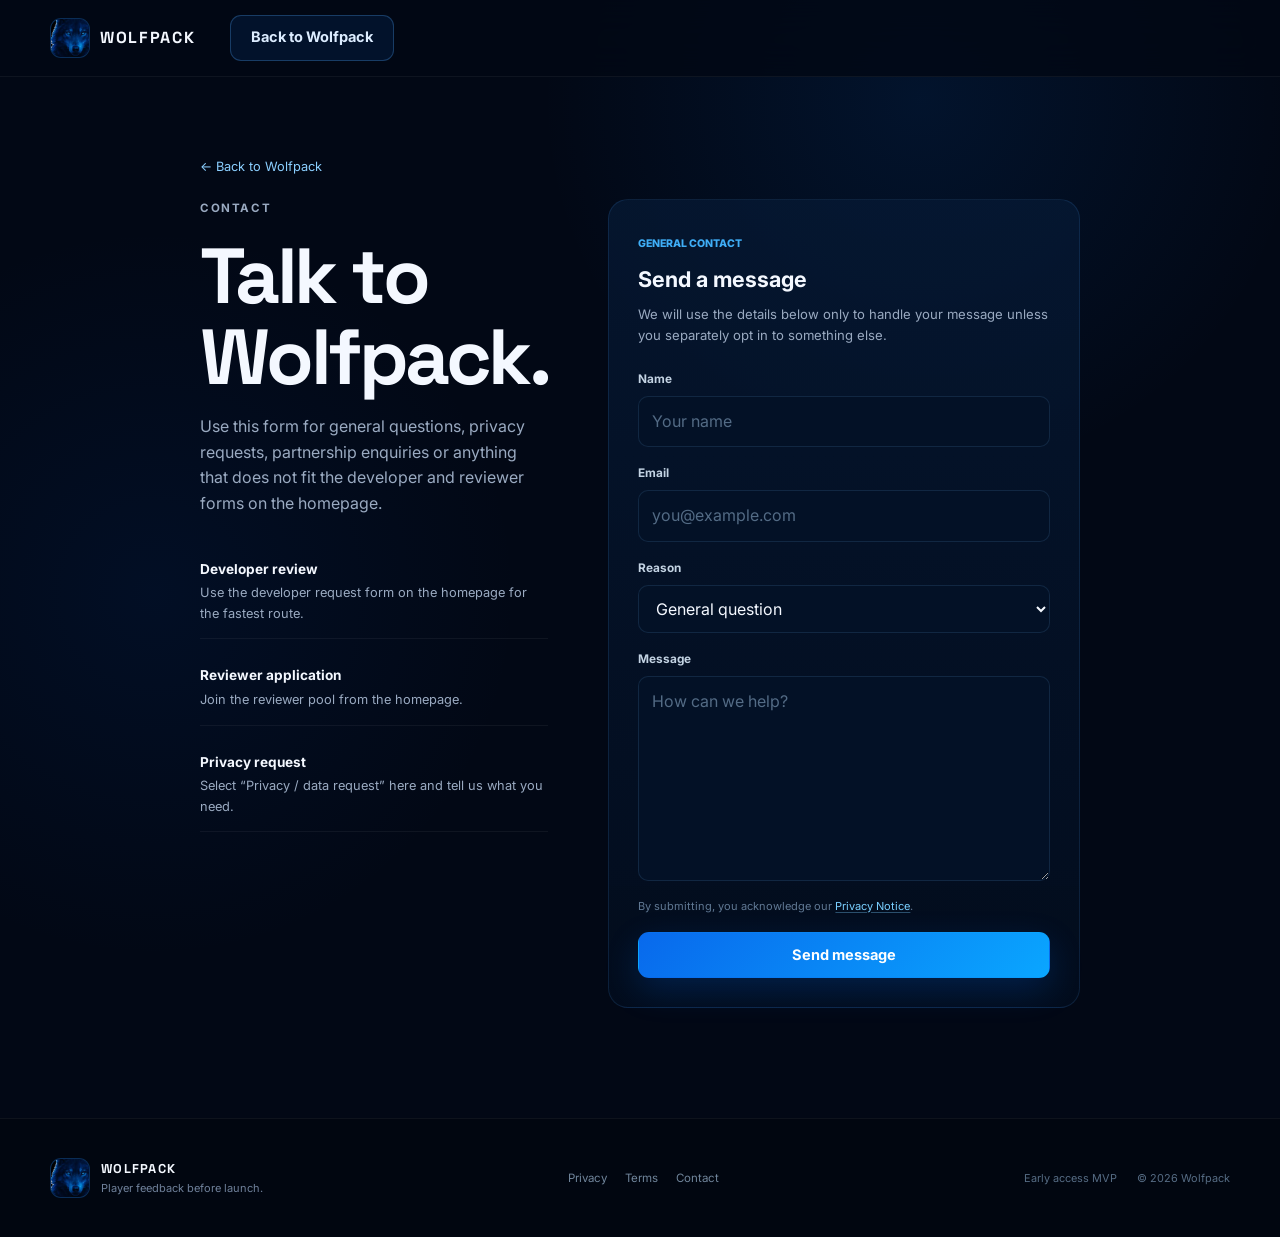
==== contact.html @ 381b9043 "Add contact page" ====
<!doctype html>
<html lang="en">
<head>
  <meta charset="utf-8">
  <meta name="viewport" content="width=device-width, initial-scale=1">
  <meta name="description" content="Contact Wolfpack about developer reviews, reviewer applications, privacy or general questions.">
  <meta name="theme-color" content="#020815">
  <title>Contact — Wolfpack</title>
  <link rel="icon" type="image/webp" href="assets/wolfpack-wolf.webp">
  <link rel="preconnect" href="https://fonts.googleapis.com">
  <link rel="preconnect" href="https://fonts.gstatic.com" crossorigin>
  <link href="https://fonts.googleapis.com/css2?family=Inter:wght@400;500;600;700&family=Space+Grotesk:wght@600;700&display=swap" rel="stylesheet">
  <link rel="stylesheet" href="styles.css">
</head>
<body>
  <header class="site-header">
    <div class="container nav">
      <a href="index.html" class="brand" aria-label="Wolfpack home">
        <span class="brand-icon"><img src="assets/wolfpack-wolf.webp" alt=""></span>
        <span>WOLFPACK</span>
      </a>
      <a class="button button-ghost nav-cta" href="index.html">Back to Wolfpack</a>
    </div>
  </header>
  <main class="legal-main">
    <div class="legal-wrap">
      <a class="legal-back" href="index.html">← Back to Wolfpack</a>
      <div class="contact-layout">
        <div class="contact-copy">
          <p class="overline">CONTACT</p>
          <h1>Talk to Wolfpack.</h1>
          <p>Use this form for general questions, privacy requests, partnership enquiries or anything that does not fit the developer and reviewer forms on the homepage.</p>
          <div class="contact-options">
            <div><strong>Developer review</strong><span>Use the developer request form on the homepage for the fastest route.</span></div>
            <div><strong>Reviewer application</strong><span>Join the reviewer pool from the homepage.</span></div>
            <div><strong>Privacy request</strong><span>Select “Privacy / data request” here and tell us what you need.</span></div>
          </div>
        </div>

        <article class="form-panel">
          <div class="form-title">
            <span>GENERAL CONTACT</span>
            <h3>Send a message</h3>
            <p>We will use the details below only to handle your message unless you separately opt in to something else.</p>
          </div>
          <form name="general-contact" method="POST" netlify data-netlify="true" netlify-honeypot="bot-field" class="wolf-form">
            <input type="hidden" name="form-name" value="general-contact">
            <input type="hidden" name="subject" value="New Wolfpack contact message">
            <p class="hidden"><label>Do not fill this out <input name="bot-field"></label></p>
            <label><span>Name</span><input required type="text" name="name" placeholder="Your name"></label>
            <label><span>Email</span><input required type="email" name="email" placeholder="you@example.com"></label>
            <label>
              <span>Reason</span>
              <select name="reason">
                <option>General question</option>
                <option>Developer enquiry</option>
                <option>Reviewer enquiry</option>
                <option>Partnership</option>
                <option>Privacy / data request</option>
                <option>Other</option>
              </select>
            </label>
            <label><span>Message</span><textarea required name="message" rows="7" placeholder="How can we help?"></textarea></label>
            <p class="form-small">By submitting, you acknowledge our <a class="inline-link" href="privacy.html">Privacy Notice</a>.</p>
            <button class="button button-primary full-width" type="submit">Send message</button>
          </form>
        </article>
      </div>
    </div>
  </main>
  <footer>
    <div class="container footer-grid">
      <div class="footer-brand">
        <span class="brand-icon"><img src="assets/wolfpack-wolf.webp" alt=""></span>
        <div><strong>WOLFPACK</strong><span>Player feedback before launch.</span></div>
      </div>
      <nav class="footer-links" aria-label="Legal and contact">
        <a href="privacy.html">Privacy</a>
        <a href="terms.html">Terms</a>
        <a href="contact.html">Contact</a>
      </nav>
      <div class="footer-note"><span>Early access MVP</span><span>© 2026 Wolfpack</span></div>
    </div>
  </footer>
</body>
</html>
---- styles.css ----
:root{--ink:#f4f8ff;--muted:#9aaac1;--muted2:#6f809a;--bg:#020815;--panel:#07172e;--line:rgba(113,178,255,.14);--line2:rgba(82,168,255,.28);--blue:#0b78ff;--cyan:#75ddff;--max:1180px;--shadow:0 28px 85px rgba(0,0,0,.38)}
*{box-sizing:border-box}html{scroll-behavior:smooth}body{margin:0;color:var(--ink);background:radial-gradient(circle at 72% 8%,rgba(5,112,235,.11),transparent 26%),radial-gradient(circle at 12% 48%,rgba(0,62,153,.12),transparent 28%),var(--bg);font-family:Inter,system-ui,-apple-system,BlinkMacSystemFont,"Segoe UI",sans-serif;line-height:1.6}a{color:inherit;text-decoration:none}button,input,textarea,select{font:inherit}button{cursor:pointer}img{display:block;max-width:100%}.hidden{display:none!important}.container{width:min(calc(100% - 40px),var(--max));margin:auto}.section{padding:108px 0}
.site-header{position:sticky;top:0;z-index:100;background:rgba(2,8,21,.8);backdrop-filter:blur(18px);border-bottom:1px solid rgba(255,255,255,.05)}.nav{min-height:76px;display:flex;align-items:center;gap:28px}.brand{display:flex;align-items:center;gap:10px;font-family:"Space Grotesk",sans-serif;font-weight:700;letter-spacing:.105em;white-space:nowrap}.brand-icon{width:40px;height:40px;border-radius:11px;overflow:hidden;background:#03122c;border:1px solid rgba(40,157,255,.2)}.brand-icon img{width:100%;height:100%;object-fit:cover;object-position:50% 29%;transform:scale(1.65)}.desktop-nav{margin-left:auto;display:flex;gap:27px}.desktop-nav a{color:var(--muted);font-size:.88rem}.desktop-nav a:hover{color:var(--ink)}.nav-cta{margin-left:7px}.menu-button{display:none;margin-left:auto;padding:8px;background:transparent;border:0}.menu-button span{width:22px;height:2px;display:block;margin:4px 0;border-radius:4px;background:var(--ink)}.mobile-nav{padding:18px 20px 24px;background:#020815;border-top:1px solid rgba(255,255,255,.05)}.mobile-nav>a:not(.button){display:block;color:var(--muted);padding:10px 0}.mobile-nav .button{margin-top:12px;width:100%}
.button{min-height:46px;display:inline-flex;align-items:center;justify-content:center;padding:0 20px;border:1px solid transparent;border-radius:11px;font-weight:700;font-size:.91rem;transition:.18s ease}.button:hover{transform:translateY(-1px)}.button-primary{color:#fff;background:linear-gradient(135deg,#0869ec,#0aa6ff);box-shadow:0 12px 34px rgba(0,111,255,.2)}.button-ghost{color:#dcecff;background:rgba(5,37,76,.42);border-color:var(--line2)}.button-large{min-height:54px;padding:0 25px}.full-width{width:100%}
.hero{padding:88px 0 78px;overflow:hidden}.hero-grid{display:grid;grid-template-columns:1.03fr .97fr;gap:70px;align-items:center}.eyebrow,.overline{margin:0 0 18px;color:#79cfff;font-weight:700;font-size:.72rem;letter-spacing:.14em;text-transform:uppercase}.eyebrow{display:inline-flex;gap:10px;align-items:center}.eyebrow span{width:7px;height:7px;border-radius:50%;background:#18b6ff;box-shadow:0 0 16px rgba(24,182,255,.8)}h1,h2{margin:0;font-family:"Space Grotesk",Inter,sans-serif;letter-spacing:-.045em;line-height:1.04}h1{font-size:clamp(3.25rem,6.1vw,6.45rem);max-width:800px}h1 em{display:block;font-style:normal;color:#73d8ff;text-shadow:0 0 40px rgba(0,148,255,.15)}h2{font-size:clamp(2.25rem,4vw,4.15rem)}.hero-text{max-width:690px;color:#a8b7ca;font-size:1.12rem;margin:27px 0 32px}.hero-actions{display:flex;gap:12px;flex-wrap:wrap}.principles{display:grid;grid-template-columns:repeat(3,1fr);gap:24px;margin-top:48px;padding-top:26px;border-top:1px solid rgba(255,255,255,.06)}.principles div{display:flex;flex-direction:column;gap:3px}.principles strong{font-size:.83rem}.principles span{font-size:.76rem;color:var(--muted2);line-height:1.45}
.wolf-stage{min-height:610px;position:relative;display:grid;place-items:end center}.wolf-glow{position:absolute;width:75%;aspect-ratio:1;border-radius:50%;top:14%;background:radial-gradient(circle,rgba(0,153,255,.27),rgba(0,81,211,.08) 46%,transparent 70%);filter:blur(24px)}.hero-wolf{position:relative;z-index:1;width:min(100%,575px);max-height:620px;object-fit:contain;filter:drop-shadow(0 28px 45px rgba(0,0,0,.4))}.wolf-caption{position:absolute;z-index:2;left:7%;bottom:6%;display:flex;flex-direction:column;padding:13px 16px;border-radius:12px;border:1px solid rgba(88,185,255,.22);background:rgba(2,15,34,.78);backdrop-filter:blur(12px);font-size:.8rem}.caption-kicker{color:#55c7ff;font-size:.64rem;font-weight:800;letter-spacing:.14em}
.quiet-strip{padding:22px 0;border-block:1px solid rgba(255,255,255,.05);background:rgba(6,21,45,.36)}.strip-grid{display:grid;grid-template-columns:repeat(6,1fr);gap:18px;text-align:center;color:#64819f;font-size:.68rem;letter-spacing:.13em;font-weight:700}
.section-intro,.pricing-heading{display:grid;grid-template-columns:1.08fr .92fr;gap:85px;align-items:end;margin-bottom:44px}.section-copy,.pricing-heading>p,.forms-heading>p{color:var(--muted);margin:0;font-size:1rem}.service-grid{display:grid;grid-template-columns:repeat(4,1fr);gap:15px}.service-card{min-height:325px;display:flex;flex-direction:column;padding:25px;border-radius:17px;border:1px solid rgba(91,162,238,.12);background:linear-gradient(180deg,rgba(5,23,48,.68),rgba(3,14,31,.72))}.service-no{color:#397bae;font-size:.68rem;font-weight:800;letter-spacing:.12em;margin-bottom:62px}.service-card h3{font-size:1.12rem;margin:0 0 10px}.service-card p{color:var(--muted);font-size:.88rem;margin:0 0 23px}.service-card ul{list-style:none;padding:17px 0 0;margin:auto 0 0;border-top:1px solid rgba(255,255,255,.055);display:grid;gap:8px;color:#a8bed5;font-size:.78rem}.service-card li::before{content:"—";color:#2caeff;margin-right:8px}
.section-tinted{background:linear-gradient(180deg,rgba(4,18,38,.42),rgba(5,24,49,.62),rgba(4,18,38,.35));border-block:1px solid rgba(255,255,255,.035)}.compact-heading{max-width:760px;margin-bottom:52px}.process{display:grid;grid-template-columns:repeat(4,1fr);border-top:1px solid var(--line)}.process article{padding:30px 26px 5px 0;border-right:1px solid var(--line);min-height:240px}.process article:not(:first-child){padding-left:26px}.process article:last-child{border-right:0}.process article>span{color:#2e92df;font-size:.7rem;font-weight:800}.process h3{font-size:1.03rem;margin:45px 0 10px}.process p{color:var(--muted);font-size:.84rem;margin:0}
.report-layout,.reviewer-layout{display:grid;grid-template-columns:.9fr 1.1fr;gap:80px;align-items:center}.report-copy>p:not(.overline),.reviewer-copy>p:not(.overline){color:var(--muted);font-size:1rem;margin:23px 0}.tick-list{display:grid;gap:13px;margin:27px 0 32px;color:#cedbea;font-size:.89rem}.tick-list div{display:flex;gap:12px}.tick-list span{color:#44bfff;font-weight:900}.example-report{padding:28px;border:1px solid rgba(71,168,255,.19);border-radius:20px;background:radial-gradient(circle at 90% 0%,rgba(0,137,255,.1),transparent 32%),linear-gradient(180deg,#071a36,#051327);box-shadow:var(--shadow)}.report-label{color:#55bfff;font-size:.66rem;font-weight:800;letter-spacing:.14em;margin-bottom:20px}.report-title-row{display:flex;justify-content:space-between;gap:20px;padding-bottom:23px;border-bottom:1px solid rgba(255,255,255,.06)}.report-title-row span{color:var(--muted);font-size:.72rem}.report-title-row h3{font-size:1.18rem;margin:3px 0}.status{padding:6px 9px;border:1px solid rgba(67,187,255,.18);background:rgba(23,111,185,.1);border-radius:999px;color:#9bdcff!important}.metric-grid{display:grid;grid-template-columns:repeat(3,1fr);gap:10px;margin:21px 0}.metric{padding:14px;background:rgba(255,255,255,.025);border:1px solid rgba(255,255,255,.05);border-radius:12px}.metric>span{display:block;color:#8197af;font-size:.68rem;min-height:32px}.metric strong{display:block;font-size:1.45rem;margin:3px 0 9px}.metric i{display:block;height:4px;border-radius:999px;background:#102846;overflow:hidden}.metric i b{display:block;height:100%;background:linear-gradient(90deg,#0877fb,#23c2ff)}.finding{padding:15px;margin-top:10px;border-radius:12px;border:1px solid rgba(79,226,176,.12);background:rgba(79,226,176,.045)}.finding.caution{border-color:rgba(255,202,106,.13);background:rgba(255,202,106,.035)}.finding>div{display:flex;justify-content:space-between;gap:14px;font-size:.68rem}.finding p{color:#9db0c5;font-size:.8rem;margin:8px 0 0}.sample-note{color:#58708a;font-size:.66rem;margin:15px 0 0}
.reviewer-section{background:radial-gradient(circle at 18% 50%,rgba(0,105,255,.1),transparent 30%),var(--bg)}.reviewer-wolf{height:500px;overflow:hidden;border-radius:24px;border:1px solid rgba(57,154,255,.13);background:linear-gradient(180deg,#03142f,#020a18)}.reviewer-wolf img{width:100%;height:100%;object-fit:cover;object-position:50% 18%;transform:scale(1.05)}.reviewer-points{display:grid;gap:11px;margin:28px 0 32px}.reviewer-points div{display:grid;grid-template-columns:38px 1fr;align-items:center;padding:13px 0;border-bottom:1px solid rgba(255,255,255,.05)}.reviewer-points strong{color:#309cde;font-size:.68rem}.reviewer-points span{color:#cfdae8;font-size:.88rem}
.pricing-grid{display:grid;grid-template-columns:repeat(3,1fr);gap:15px}.price-card{position:relative;display:flex;flex-direction:column;padding:27px;border:1px solid rgba(87,155,226,.13);border-radius:18px;background:rgba(3,15,32,.72)}.price-card.featured{border-color:rgba(38,166,255,.32);background:linear-gradient(180deg,rgba(5,43,87,.76),rgba(3,16,34,.84))}.featured-tag{position:absolute;right:18px;top:18px;padding:5px 8px;border-radius:999px;background:rgba(22,151,246,.12);border:1px solid rgba(45,176,255,.18);color:#9dddff;font-size:.6rem;font-weight:800}.price-type{color:#368ccb;font-size:.65rem;font-weight:800}.price-card h3{font-size:1.17rem;margin:11px 0 0}.price{font-family:"Space Grotesk",sans-serif;font-size:2.45rem;margin:7px 0 8px}.price-card>p{color:var(--muted);font-size:.86rem;min-height:64px;margin:0}.price-card ul{list-style:none;padding:18px 0 22px;margin:20px 0;border-top:1px solid rgba(255,255,255,.055);display:grid;gap:9px;flex:1;color:#afc0d2;font-size:.8rem}.price-card li::before{content:"✓";color:#30baff;margin-right:9px}
.forms-heading{max-width:720px;margin-bottom:38px}.forms-heading>p{margin-top:17px}.forms-grid{display:grid;grid-template-columns:repeat(2,1fr);gap:18px;align-items:start}.form-panel{padding:29px;border:1px solid rgba(76,159,239,.14);border-radius:20px;background:linear-gradient(180deg,rgba(6,25,52,.78),rgba(3,14,31,.82))}.form-title>span{color:#3faef7;font-size:.66rem;font-weight:800}.form-title h3{font-size:1.35rem;margin:7px 0}.form-title p{color:var(--muted);font-size:.82rem;margin:0 0 24px}.wolf-form{display:grid;gap:17px}.field-row{display:grid;grid-template-columns:1fr 1fr;gap:12px}.wolf-form label{display:grid;gap:7px}.wolf-form label>span{font-size:.74rem;font-weight:700;color:#c3d3e3}input,select,textarea{width:100%;color:var(--ink);background:#031126;border:1px solid rgba(103,167,230,.14);border-radius:10px;outline:0;padding:12px 13px}input:focus,select:focus,textarea:focus{border-color:rgba(28,165,255,.58);box-shadow:0 0 0 3px rgba(0,130,255,.09)}input::placeholder,textarea::placeholder{color:#536b85}.form-small{color:#607893;font-size:.69rem;margin:0}.consent{display:grid!important;grid-template-columns:auto 1fr;gap:10px!important;align-items:flex-start}.consent input{width:16px;height:16px;margin-top:3px}.consent span{font-weight:500!important;color:#879cb1!important}.form-message{min-height:18px;color:#70e3b8;font-size:.76rem}
.final-cta{padding:20px 0 105px}.cta-box{min-height:190px;position:relative;overflow:hidden;display:grid;grid-template-columns:150px 1fr auto;gap:28px;align-items:center;padding:30px 34px;border:1px solid rgba(55,170,255,.2);border-radius:22px;background:linear-gradient(110deg,#061a38,#052751 65%,#061a38)}.cta-box img{height:175px;width:150px;object-fit:cover;object-position:50% 15%}.cta-box h2{font-size:clamp(1.8rem,3vw,3rem);max-width:700px}
footer{border-top:1px solid rgba(255,255,255,.05);padding:39px 0;background:#010610}.footer-grid{display:flex;justify-content:space-between;align-items:center;gap:28px}.footer-brand{display:flex;gap:11px;align-items:center}.footer-brand>div{display:flex;flex-direction:column}.footer-brand strong{font-family:"Space Grotesk",sans-serif;font-size:.8rem;letter-spacing:.1em}.footer-brand>div span{font-size:.69rem;color:var(--muted2)}.footer-note{display:flex;gap:20px;color:#566c84;font-size:.68rem}
@media(max-width:1020px){.desktop-nav,.nav-cta{display:none}.menu-button{display:block}.hero-grid,.section-intro,.report-layout,.reviewer-layout,.pricing-heading{grid-template-columns:1fr;gap:45px}.wolf-stage{min-height:520px}.service-grid{grid-template-columns:repeat(2,1fr)}.process{grid-template-columns:repeat(2,1fr)}.strip-grid{grid-template-columns:repeat(3,1fr)}.pricing-grid,.forms-grid{grid-template-columns:1fr}.cta-box{grid-template-columns:105px 1fr}.cta-box .button{grid-column:2}}
@media(max-width:680px){.container{width:min(calc(100% - 28px),var(--max))}.section{padding:76px 0}.hero{padding:68px 0 58px}h1{font-size:clamp(2.8rem,14vw,4.3rem)}.hero-text{font-size:1rem}.hero-actions{flex-direction:column}.hero-actions .button{width:100%}.principles{grid-template-columns:1fr;gap:15px}.wolf-stage{min-height:430px}.service-grid,.process{grid-template-columns:1fr}.process article,.process article:not(:first-child){padding:24px 0;border-right:0;border-bottom:1px solid var(--line);min-height:auto}.strip-grid{grid-template-columns:repeat(2,1fr)}.metric-grid{grid-template-columns:1fr}.field-row{grid-template-columns:1fr}.form-panel{padding:21px}.cta-box{grid-template-columns:1fr;padding:24px}.cta-box img{display:none}.cta-box .button{grid-column:auto;width:100%}.footer-grid{align-items:flex-start;flex-direction:column}.footer-note{flex-direction:column;gap:4px}}

.inline-link{color:#79cfff;text-decoration:underline;text-decoration-color:rgba(121,207,255,.35);text-underline-offset:2px}.inline-link:hover{color:#bcecff}
.faq-grid{display:grid;gap:10px;max-width:940px}.faq-grid details{border:1px solid rgba(88,173,255,.12);border-radius:14px;background:rgba(4,20,43,.58);padding:0 18px}.faq-grid summary{cursor:pointer;list-style:none;padding:18px 3px;font-weight:700}.faq-grid summary::-webkit-details-marker{display:none}.faq-grid details p{margin:0 3px 18px;color:var(--muted);font-size:.88rem;max-width:780px}
.footer-links{display:flex;gap:18px;align-items:center}.footer-links a{color:#70859b;font-size:.72rem}.footer-links a:hover{color:#b6dfff}
.legal-main{padding:76px 0 110px}.legal-wrap{width:min(calc(100% - 40px),880px);margin:auto}.legal-header{padding:36px 0 34px;border-bottom:1px solid rgba(255,255,255,.06);margin-bottom:34px}.legal-header h1{font-size:clamp(2.6rem,5vw,4.5rem)}.legal-header p{color:var(--muted);max-width:720px;margin:18px 0 0}.legal-meta{color:#5e7790;font-size:.75rem;margin-top:16px}.legal-body{color:#b6c4d3}.legal-body h2{font-size:1.35rem;letter-spacing:-.02em;margin:38px 0 12px}.legal-body h3{font-size:1rem;margin:24px 0 8px;color:#dcecff}.legal-body p,.legal-body li{font-size:.92rem}.legal-body ul{padding-left:20px}.legal-callout{padding:16px 18px;border:1px solid rgba(53,169,255,.18);border-radius:13px;background:rgba(4,37,76,.38);color:#c7daec;margin:20px 0}.legal-body a{color:#79cfff;text-decoration:underline;text-underline-offset:2px}.legal-back{display:inline-flex;margin-bottom:22px;color:#8bcfff;font-size:.8rem}
.contact-layout{display:grid;grid-template-columns:.8fr 1.2fr;gap:60px;align-items:start}.contact-copy p{color:var(--muted)}.contact-options{display:grid;gap:12px;margin-top:28px}.contact-options div{padding:14px 0;border-bottom:1px solid rgba(255,255,255,.05)}.contact-options strong{display:block;font-size:.85rem}.contact-options span{display:block;color:var(--muted);font-size:.8rem;margin-top:3px}
@media(max-width:1020px){.footer-grid{flex-wrap:wrap}.contact-layout{grid-template-columns:1fr}.footer-links{order:3;width:100%}}
@media(max-width:680px){.legal-wrap{width:min(calc(100% - 28px),880px)}.footer-links{flex-wrap:wrap}.faq-grid details{padding:0 14px}}
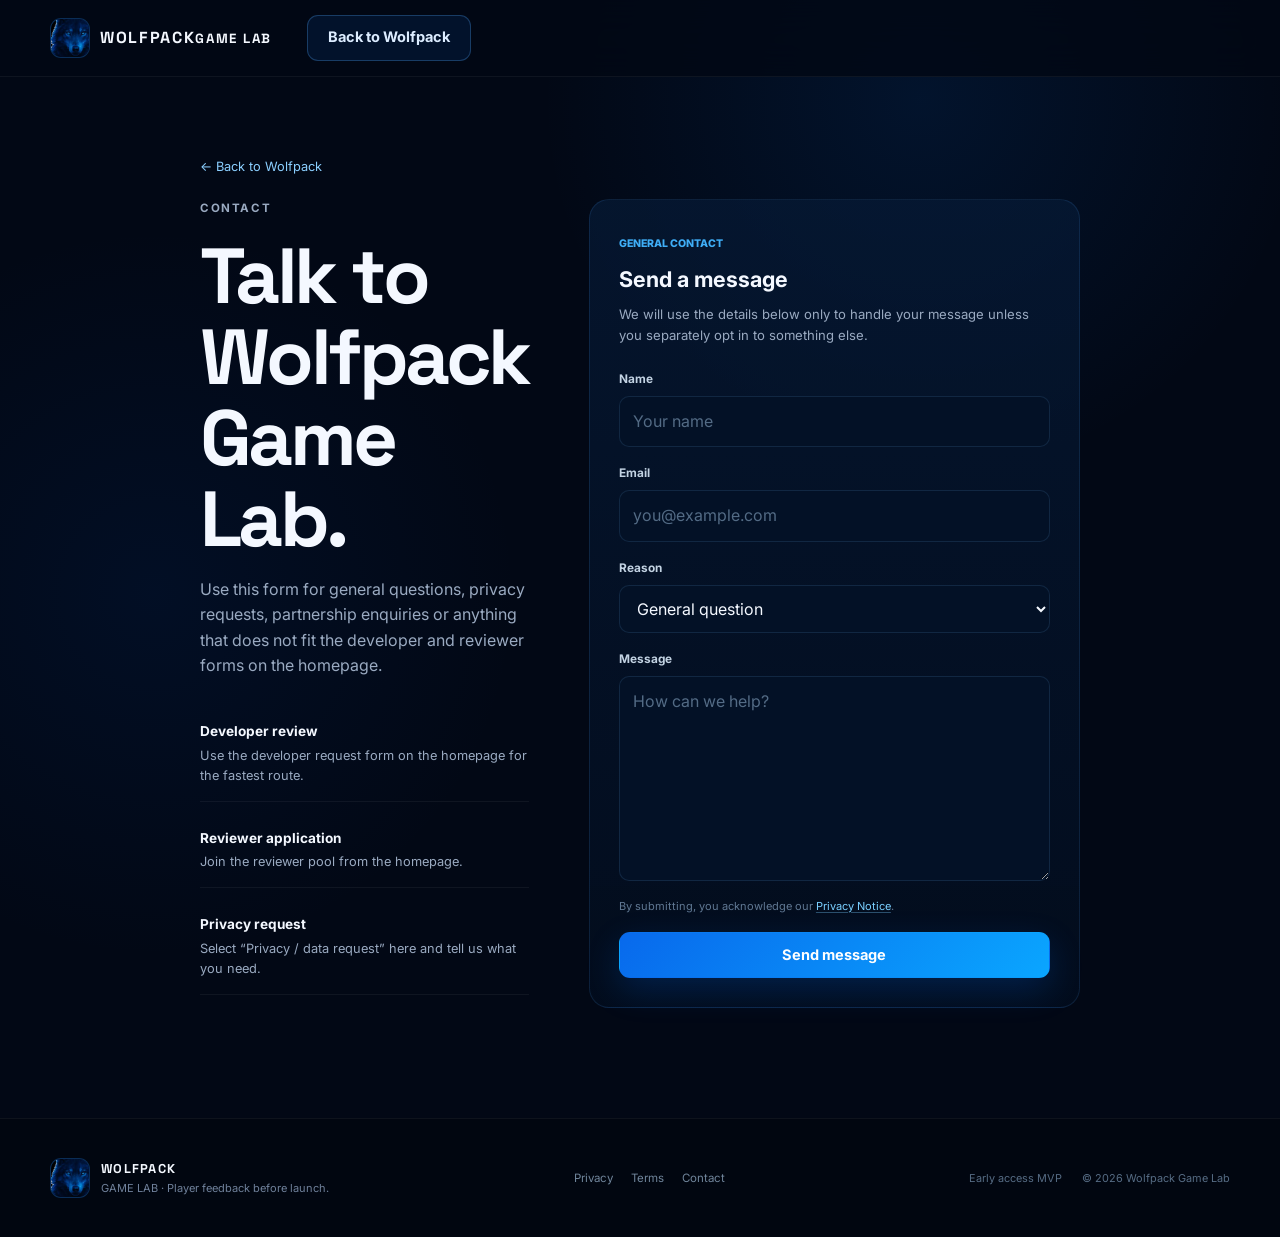
==== commit 2da4dd26: "Update contact page branding and canonical URL" ====
--- a/contact.html
+++ b/contact.html
@@ -5,7 +5,8 @@
   <meta name="viewport" content="width=device-width, initial-scale=1">
   <meta name="description" content="Contact Wolfpack about developer reviews, reviewer applications, privacy or general questions.">
   <meta name="theme-color" content="#020815">
-  <title>Contact — Wolfpack</title>
+  <title>Contact — Wolfpack Game Lab</title>
+  <link rel="canonical" href="https://wolfpackgamelab.com/contact.html">
   <link rel="icon" type="image/webp" href="assets/wolfpack-wolf.webp">
   <link rel="preconnect" href="https://fonts.googleapis.com">
   <link rel="preconnect" href="https://fonts.gstatic.com" crossorigin>
@@ -15,9 +16,9 @@
 <body>
   <header class="site-header">
     <div class="container nav">
-      <a href="index.html" class="brand" aria-label="Wolfpack home">
+      <a href="index.html" class="brand" aria-label="Wolfpack Game Lab home">
         <span class="brand-icon"><img src="assets/wolfpack-wolf.webp" alt=""></span>
-        <span>WOLFPACK</span>
+        <span class="brand-wordmark">WOLFPACK<small>GAME LAB</small></span>
       </a>
       <a class="button button-ghost nav-cta" href="index.html">Back to Wolfpack</a>
     </div>
@@ -28,7 +29,7 @@
       <div class="contact-layout">
         <div class="contact-copy">
           <p class="overline">CONTACT</p>
-          <h1>Talk to Wolfpack.</h1>
+          <h1>Talk to Wolfpack Game Lab.</h1>
           <p>Use this form for general questions, privacy requests, partnership enquiries or anything that does not fit the developer and reviewer forms on the homepage.</p>
           <div class="contact-options">
             <div><strong>Developer review</strong><span>Use the developer request form on the homepage for the fastest route.</span></div>
@@ -72,14 +73,14 @@
     <div class="container footer-grid">
       <div class="footer-brand">
         <span class="brand-icon"><img src="assets/wolfpack-wolf.webp" alt=""></span>
-        <div><strong>WOLFPACK</strong><span>Player feedback before launch.</span></div>
+        <div><strong>WOLFPACK</strong><span>GAME LAB · Player feedback before launch.</span></div>
       </div>
       <nav class="footer-links" aria-label="Legal and contact">
         <a href="privacy.html">Privacy</a>
         <a href="terms.html">Terms</a>
         <a href="contact.html">Contact</a>
       </nav>
-      <div class="footer-note"><span>Early access MVP</span><span>© 2026 Wolfpack</span></div>
+      <div class="footer-note"><span>Early access MVP</span><span>© 2026 Wolfpack Game Lab</span></div>
     </div>
   </footer>
 </body>
